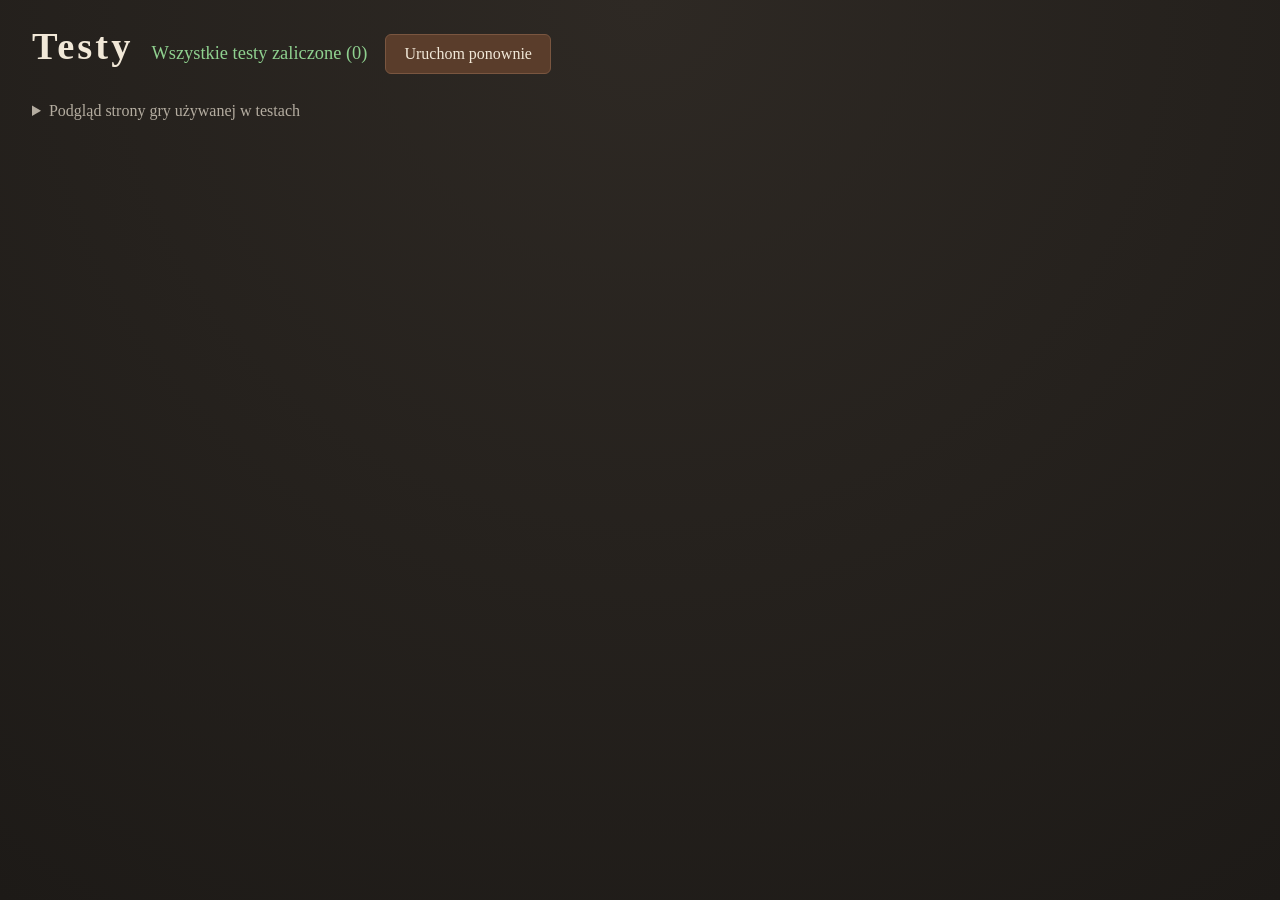
==== testy/index.html @ e9e83916 "Add initial HTML structure for chess tests" ====
<!DOCTYPE html>
<html lang="pl">
<head>
  <meta charset="UTF-8">
  <title>Szachy – testy</title>
  <link rel="stylesheet" href="../css/styl.css">
  <style>
    body { display: block; padding: 24px 32px; }
    .naglowek { display: flex; align-items: baseline; gap: 18px; }
    .naglowek h1 { margin: 0; }
    #podsumowanie { font-size: 1.15rem; }
    #podsumowanie.ok { color: #8fd18f; }
    #podsumowanie.blad { color: #ff8a80; }
    .grupa-testow { margin-top: 18px; }
    .grupa-testow h2 { font-size: 1.05rem; margin: 0 0 6px; opacity: 0.85; }
    .wynik { font-family: Consolas, monospace; font-size: 0.9rem; padding: 2px 0; }
    .wynik .czas { opacity: 0.45; }
    .wynik.ok::before { content: '✓ '; color: #8fd18f; }
    .wynik.blad { color: #ff8a80; }
    .wynik.blad::before { content: '✗ '; }
    .wynik .powod { display: block; margin-left: 18px; opacity: 0.85; }
    details { margin-top: 28px; }
    summary { cursor: pointer; opacity: 0.7; }
    #gra-testowa { transform: scale(0.6); transform-origin: top left; height: 620px; }
  </style>
</head>
<body>
  <div class="naglowek">
    <h1>Testy</h1>
    <span id="podsumowanie">Trwa testowanie…</span>
    <button onclick="location.reload()">Uruchom ponownie</button>
  </div>
  <div id="wyniki"></div>

  <details>
    <summary>Podgląd strony gry używanej w testach</summary>
    <!-- kopia strony gry (index.html), na której klikają testy interfejsu -->
    <div id="gra-testowa">
      <main class="uklad">
        <aside class="panel">
          <h2>Przeciwnik</h2>
          <div class="przelacznik" id="tryb">
            <button data-tryb="dwoch">Dwóch graczy</button>
            <button data-tryb="bot">Bot</button>
          </div>
          <div id="opcje-bota">
            <h3>Grasz</h3>
            <div class="przelacznik" id="kolor">
              <button data-kolor="w">Białymi</button>
              <button data-kolor="b">Czarnymi</button>
              <button data-kolor="losowo">Losowo</button>
            </div>
            <h3>Poziom bota</h3>
            <div id="poziomy" class="poziomy"></div>
          </div>
          <button id="start" class="start">Zagraj z botem</button>
        </aside>
        <section class="gra">
          <p id="przeciwnik-info" class="przeciwnik-info"></p>
          <p id="status"></p>
          <div class="plansza-ramka"><div id="plansza" class="plansza"></div></div>
          <div id="przeglad" class="przeglad ukryte">
            <span class="przeglad-tytul">Przegląd partii</span>
            <div class="przeglad-przyciski">
              <button id="przeglad-poczatek" title="Na początek (Home)">⏮</button>
              <button id="przeglad-wstecz" title="Ruch wstecz (←)">◀</button>
              <button id="przeglad-naprzod" title="Ruch naprzód (→)">▶</button>
              <button id="przeglad-koniec" title="Na koniec (End)">⏭</button>
            </div>
            <span id="przeglad-info" class="przeglad-info"></span>
          </div>
          <div class="przyciski">
            <button id="obroc">Obróć planszę</button>
            <button id="remis">Zaproponuj remis</button>
            <button id="nowa">Ustaw od nowa</button>
          </div>
        </section>
      </main>
    </div>
  </details>

  <script src="../js/bierki.js"></script>
  <script src="../js/zasady.js"></script>
  <script src="../js/silnik.js"></script>
  <script src="framework.js"></script>
  <script src="zasady.test.js"></script>
  <script src="remisy.test.js"></script>
  <script src="silnik.test.js"></script>
  <script src="interfejs.test.js"></script>
  <script>
    // Najpierw daj stronie się narysować, potem testuj.
    setTimeout(async () => {
      const wyniki = document.getElementById('wyniki');
      let grupaEl = null, nazwaGrupy = null;
      const w = await uruchomTesty(t => {
        if (t.grupa !== nazwaGrupy) {
          nazwaGrupy = t.grupa;
          grupaEl = document.createElement('div');
          grupaEl.className = 'grupa-testow';
          grupaEl.innerHTML = `<h2>${t.grupa}</h2>`;
          wyniki.appendChild(grupaEl);
        }
        const el = document.createElement('div');
        el.className = 'wynik ' + t.stan;
        el.innerHTML = `${t.nazwa} <span class="czas">(${t.czas} ms)</span>` +
          (t.blad ? `<span class="powod">${t.blad}</span>` : '');
        grupaEl.appendChild(el);
      }, 'przegladarka');
      const p = document.getElementById('podsumowanie');
      p.textContent = w.bledy ? `Nieudane: ${w.bledy}, zaliczone: ${w.ok}` : `Wszystkie testy zaliczone (${w.ok})`;
      p.className = w.bledy ? 'blad' : 'ok';
      document.title = (w.bledy ? '✗ ' : '✓ ') + 'Szachy – testy';
    }, 100);
  </script>
</body>
</html>
---- css/styl.css ----
:root {
  --jasne: #ecd9b9;
  --ciemne: #a9744f;
  --ramka: #4a3122;
  --tlo: #1d1a17;
  --tekst: #f1e8d8;
  --zaznaczenie: rgba(255, 214, 90, 0.55);
  --ostatni: rgba(155, 199, 0, 0.38);
}

* { box-sizing: border-box; }

body {
  margin: 0;
  min-height: 100vh;
  display: flex;
  justify-content: center;
  align-items: center;
  background: radial-gradient(circle at top, #2e2924, var(--tlo));
  color: var(--tekst);
  font-family: Georgia, "Times New Roman", serif;
}

main { padding: 24px; }

/* Układ: panel po lewej, gra po prawej */
.uklad { display: flex; gap: 32px; align-items: flex-start; justify-content: center; }
.gra { text-align: center; }

.panel {
  width: 300px;
  flex-shrink: 0;
  padding: 18px;
  background: #2a231d;
  border: 1px solid #4a3a2e;
  border-radius: 12px;
  box-shadow: 0 12px 30px rgba(0, 0, 0, 0.4);
  text-align: left;
}
.panel h2 { margin: 0 0 12px; font-size: 1.3rem; }
.panel h3 { margin: 16px 0 8px; font-size: 0.95rem; opacity: 0.75; font-weight: normal; text-transform: uppercase; letter-spacing: 0.06em; }

.przelacznik { display: flex; background: #1d1814; border-radius: 8px; padding: 3px; gap: 3px; }
.przelacznik button {
  flex: 1;
  padding: 7px 6px;
  font-size: 0.9rem;
  background: transparent;
  border: none;
}
.przelacznik button.aktywny { background: #6d4a34; }

.poziomy {
  display: flex;
  flex-direction: column;
  gap: 6px;
  max-height: 46vh;
  overflow-y: auto;
  padding-right: 4px;
}
.poziom {
  display: flex;
  flex-direction: column;
  gap: 3px;
  padding: 8px 10px;
  text-align: left;
  background: #332a23;
  border: 1px solid #4a3a2e;
}
.poziom:hover { background: #3d3229; }
.poziom.aktywny { background: #5a3d2b; border-color: #d9a86c; }
.poziom-gora { display: flex; justify-content: space-between; align-items: center; gap: 8px; }
.poziom-nazwa { font-weight: bold; }
.poziom-elo {
  font-family: Arial, sans-serif;
  font-size: 0.8rem;
  font-weight: bold;
  padding: 2px 7px;
  border-radius: 10px;
  background: #1d1814;
  color: #e8c48f;
}
.poziom-opis { font-size: 0.8rem; opacity: 0.7; }
.tytul {
  font-family: Arial, sans-serif;
  font-size: 0.7rem;
  font-weight: bold;
  padding: 1px 5px;
  border-radius: 4px;
  background: #b8862f;
  color: #1d1814;
  vertical-align: middle;
}
.przypis { font-size: 0.75rem; opacity: 0.55; margin: 10px 0 0; line-height: 1.4; }
.ukryte { display: none; }

.start {
  width: 100%;
  margin-top: 16px;
  padding: 12px;
  font-weight: bold;
  background: #8a5a2b;
  border-color: #b07a45;
}
.start:hover { background: #a06a35; }

.przeciwnik-info { margin: 0 0 4px; font-size: 0.95rem; opacity: 0.85; }
.plansza.czeka .pole { cursor: wait; }

@media (max-width: 1000px) {
  .uklad { flex-direction: column-reverse; align-items: center; }
  .panel { width: min(640px, 92vw); }
}

h1 { margin: 0 0 4px; font-size: 2.4rem; letter-spacing: 0.08em; }

#status { margin: 0 0 18px; opacity: 0.8; }

.plansza-ramka {
  display: inline-block;
  padding: 14px;
  background: var(--ramka);
  border-radius: 10px;
  box-shadow: 0 20px 50px rgba(0, 0, 0, 0.55);
}

.plansza {
  --rozmiar: min(80vmin, 640px);
  width: var(--rozmiar);
  height: var(--rozmiar);
  display: grid;
  grid-template-columns: repeat(8, 1fr);
  grid-template-rows: repeat(8, 1fr);
  border-radius: 3px;
  overflow: hidden;
}

.pole {
  position: relative;
  display: flex;
  align-items: center;
  justify-content: center;
  cursor: pointer;
  user-select: none;
}
.pole.jasne { background: var(--jasne); }
.pole.ciemne { background: var(--ciemne); }
.pole.ostatni::before,
.pole.wybrane::before {
  content: "";
  position: absolute;
  inset: 0;
}
.pole.ostatni::before { background: var(--ostatni); }
.pole.wybrane::before { background: var(--zaznaczenie); }

.pole.szach {
  background-image: radial-gradient(circle, #ff4a3d 0%, #d72b20 45%, transparent 80%);
}

/* Możliwe ruchy zaznaczonej bierki */
.cel-ruch {
  position: absolute;
  width: 30%;
  height: 30%;
  border-radius: 50%;
  background: rgba(30, 30, 30, 0.28);
  pointer-events: none;
}
.cel-bicie {
  position: absolute;
  inset: 4%;
  border-radius: 50%;
  border: calc(var(--rozmiar) / 110) solid rgba(30, 30, 30, 0.32);
  pointer-events: none;
}

/* Wybór bierki przy promocji */
.plansza-ramka { position: relative; }
.promocja {
  position: absolute;
  inset: 0;
  z-index: 10;
  display: flex;
  flex-direction: column;
  align-items: center;
  justify-content: center;
  background: rgba(0, 0, 0, 0.6);
  border-radius: 10px;
}
.promocja p { margin: 0 0 12px; font-size: 1.2rem; }
.promocja-wybor { display: flex; gap: 10px; }
.promocja-wybor button {
  width: min(11vmin, 90px);
  height: min(11vmin, 90px);
  padding: 6px;
  background: var(--jasne);
  border: 2px solid var(--ramka);
}
.promocja-wybor button:hover { background: #f7e7c6; }
.promocja-wybor .bierka-svg { width: 100%; height: 100%; }

/* Okienko końca gry */
.koniec-gry {
  position: absolute;
  inset: 0;
  display: flex;
  align-items: center;
  justify-content: center;
  background: rgba(0, 0, 0, 0.55);
  border-radius: 10px;
  z-index: 10;
  animation: pojaw 0.3s ease-out;
}
.koniec-karta {
  min-width: 260px;
  padding: 24px 32px;
  background: #2e2620;
  border: 2px solid #7a5640;
  border-radius: 12px;
  box-shadow: 0 16px 40px rgba(0, 0, 0, 0.6);
}
.koniec-krol .bierka-svg { width: 90px; height: 90px; }
.koniec-karta h2 { margin: 6px 0 4px; font-size: 2rem; }
.koniec-karta p { margin: 0 0 18px; font-size: 1.15rem; }
.koniec-karta button { margin: 0 4px; }
.koniec-karta .koniec-bot { font-size: 1rem; opacity: 0.8; margin-top: -10px; }
.koniec-zamknij { background: transparent; }
.remis-krole { display: flex; justify-content: center; gap: 4px; }
.remis-krole .bierka-svg { width: 70px; height: 70px; }

.propozycja-remisu {
  display: inline-flex;
  align-items: center;
  gap: 10px;
  margin-top: 14px;
  padding: 10px 14px;
  background: #2e2620;
  border: 1px solid #7a5640;
  border-radius: 8px;
}
.propozycja-remisu button { padding: 6px 12px; }
@keyframes pojaw { from { opacity: 0; transform: scale(0.96); } to { opacity: 1; transform: none; } }

.bierka-svg {
  position: relative;
  width: 88%;
  height: 88%;
  filter: drop-shadow(0 3px 2px rgba(0, 0, 0, 0.35));
  transition: transform 0.12s;
}
.pole:hover .bierka-svg { transform: translateY(-2px); }

/* Oznaczenia współrzędnych */
.wsp {
  position: absolute;
  font-size: calc(var(--rozmiar) / 50);
  font-family: Arial, sans-serif;
  font-weight: bold;
  pointer-events: none;
}
.wsp.cyfra { top: 3px; left: 4px; }
.wsp.litera { bottom: 2px; right: 4px; }
.pole.jasne .wsp { color: var(--ciemne); }
.pole.ciemne .wsp { color: var(--jasne); }

/* Przegląd partii */
.przeglad {
  display: flex;
  flex-direction: column;
  align-items: center;
  gap: 8px;
  margin-top: 16px;
  padding: 12px 16px;
  background: #2a231d;
  border: 1px solid #7a5640;
  border-radius: 10px;
}
.przeglad.ukryte { display: none; }
.przeglad-tytul { font-size: 0.8rem; text-transform: uppercase; letter-spacing: 0.08em; opacity: 0.6; }
.przeglad-przyciski { display: flex; gap: 8px; }
.przeglad-przyciski button { min-width: 56px; font-size: 1.1rem; }
.przeglad-przyciski button:disabled { opacity: 0.35; cursor: default; }
.przeglad-info { font-size: 0.95rem; min-height: 1.2em; }

.przyciski { margin-top: 20px; display: flex; gap: 12px; justify-content: center; }

button {
  padding: 10px 18px;
  font: inherit;
  color: var(--tekst);
  background: #5a3d2b;
  border: 1px solid #7a5640;
  border-radius: 6px;
  cursor: pointer;
}
button:hover { background: #6d4a34; }

.podpowiedz { font-size: 0.85rem; opacity: 0.55; margin-top: 14px; }
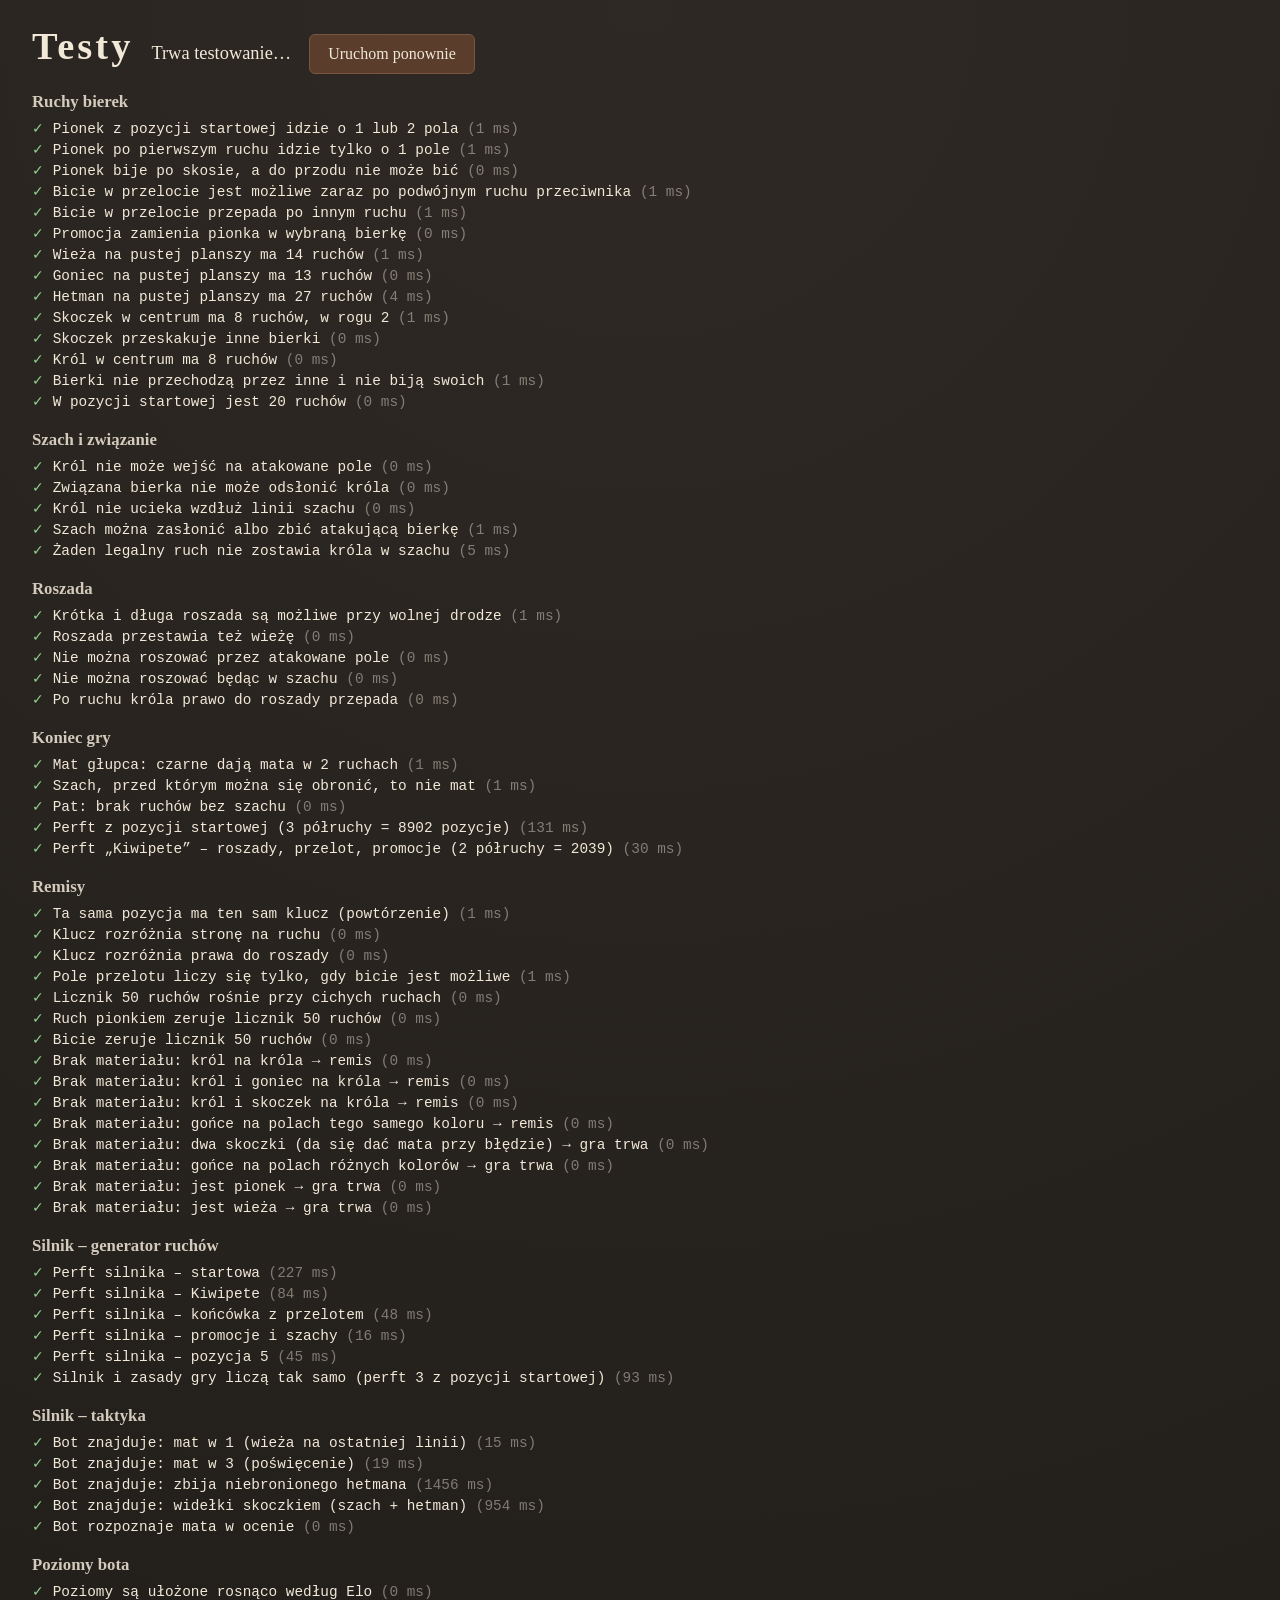
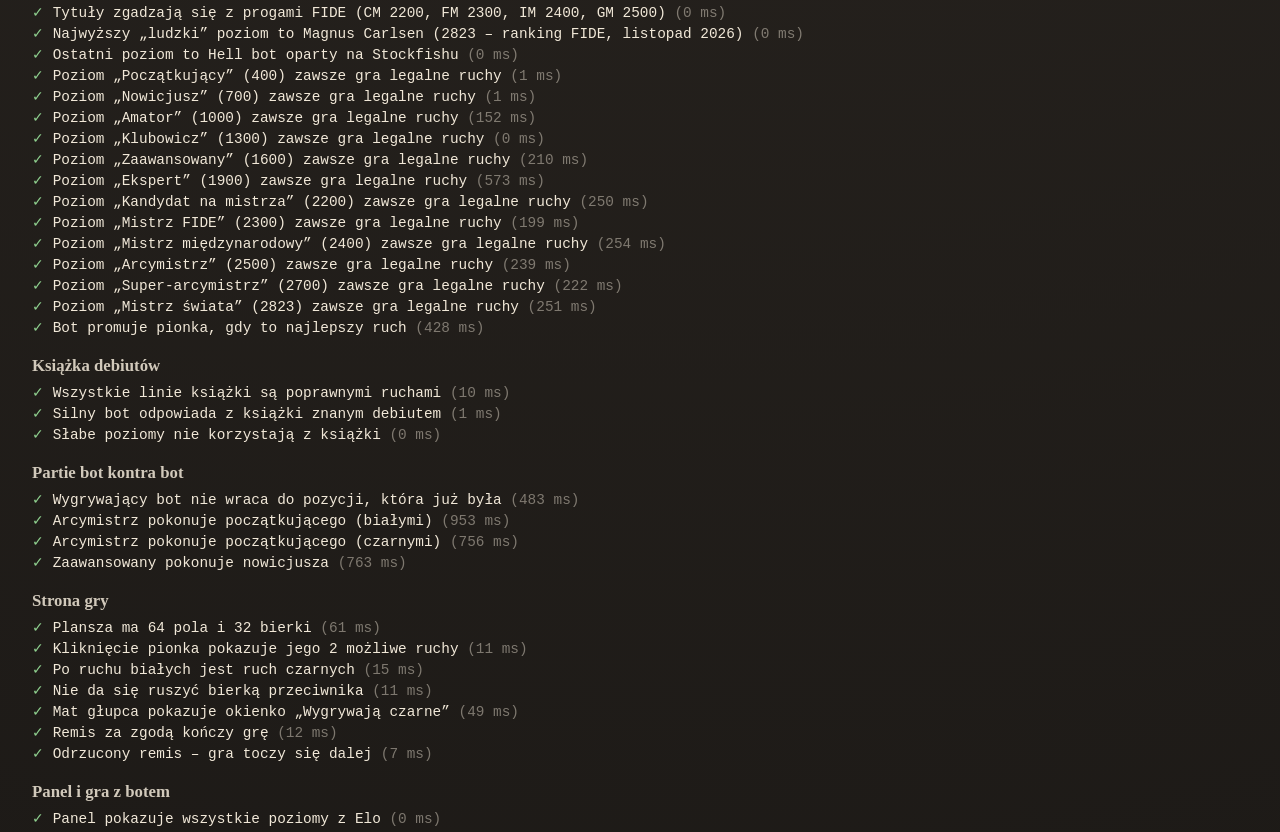
==== commit 64c69c1d: "Hell bot (Stockfish 16.1), mocniejszy własny silnik, układ pod pełny ekran 16:9 - Hell bot: Stockfis" ====
--- a/testy/index.html
+++ b/testy/index.html
@@ -82,6 +82,7 @@
   <script src="../js/bierki.js"></script>
   <script src="../js/zasady.js"></script>
   <script src="../js/silnik.js"></script>
+  <script src="../js/hellbot.js"></script>
   <script src="framework.js"></script>
   <script src="zasady.test.js"></script>
   <script src="remisy.test.js"></script>
--- a/css/styl.css
+++ b/css/styl.css
@@ -23,9 +23,19 @@
 
 main { padding: 24px; }
 
-/* Układ: panel po lewej, gra po prawej */
-.uklad { display: flex; gap: 32px; align-items: flex-start; justify-content: center; }
+/* Układ pod szeroki ekran 16:9: panel | plansza | informacje */
+.uklad {
+  display: grid;
+  grid-template-columns: 300px auto 300px;
+  gap: 36px;
+  align-items: center;
+  justify-content: center;
+}
 .gra { text-align: center; }
+.info { display: flex; flex-direction: column; align-items: stretch; text-align: center; }
+.info h1 { margin-top: 0; }
+.info .przyciski { flex-direction: column; margin-top: 16px; }
+.info .przeglad { margin-top: 12px; }
 
 .panel {
   width: 300px;
@@ -54,7 +64,7 @@
   display: flex;
   flex-direction: column;
   gap: 6px;
-  max-height: 46vh;
+  max-height: calc(100vh - 410px);
   overflow-y: auto;
   padding-right: 4px;
 }
@@ -105,11 +115,22 @@
 .start:hover { background: #a06a35; }
 
 .przeciwnik-info { margin: 0 0 4px; font-size: 0.95rem; opacity: 0.85; }
-.plansza.czeka .pole { cursor: wait; }
-
-@media (max-width: 1000px) {
-  .uklad { flex-direction: column-reverse; align-items: center; }
-  .panel { width: min(640px, 92vw); }
+.plansza.czeka .pole { cursor: default; }
+
+/* Hell bot */
+.poziom.hell { background: linear-gradient(135deg, #3a1210, #5a1a12); border-color: #a33a22; }
+.poziom.hell:hover { background: linear-gradient(135deg, #4a1712, #6e2115); }
+.poziom.hell.aktywny { border-color: #ff6a3d; box-shadow: 0 0 12px rgba(255, 90, 40, 0.45); }
+.poziom.hell .poziom-nazwa { color: #ffb08a; }
+.poziom.hell .tytul { background: #d8461f; color: #fff2ea; }
+.poziom.hell .poziom-elo { color: #ff8a5c; }
+
+/* Węższe ekrany: panel pod planszą */
+@media (max-width: 1150px) {
+  .uklad { grid-template-columns: 1fr; justify-items: center; }
+  .plansza { --rozmiar: min(88vw, 640px); }
+  .panel, .info { width: min(640px, 92vw); }
+  .poziomy { max-height: 46vh; }
 }
 
 h1 { margin: 0 0 4px; font-size: 2.4rem; letter-spacing: 0.08em; }
@@ -125,7 +146,7 @@
 }
 
 .plansza {
-  --rozmiar: min(80vmin, 640px);
+  --rozmiar: min(calc(100vh - 96px), calc(100vw - 800px), 1000px);
   width: var(--rozmiar);
   height: var(--rozmiar);
   display: grid;
